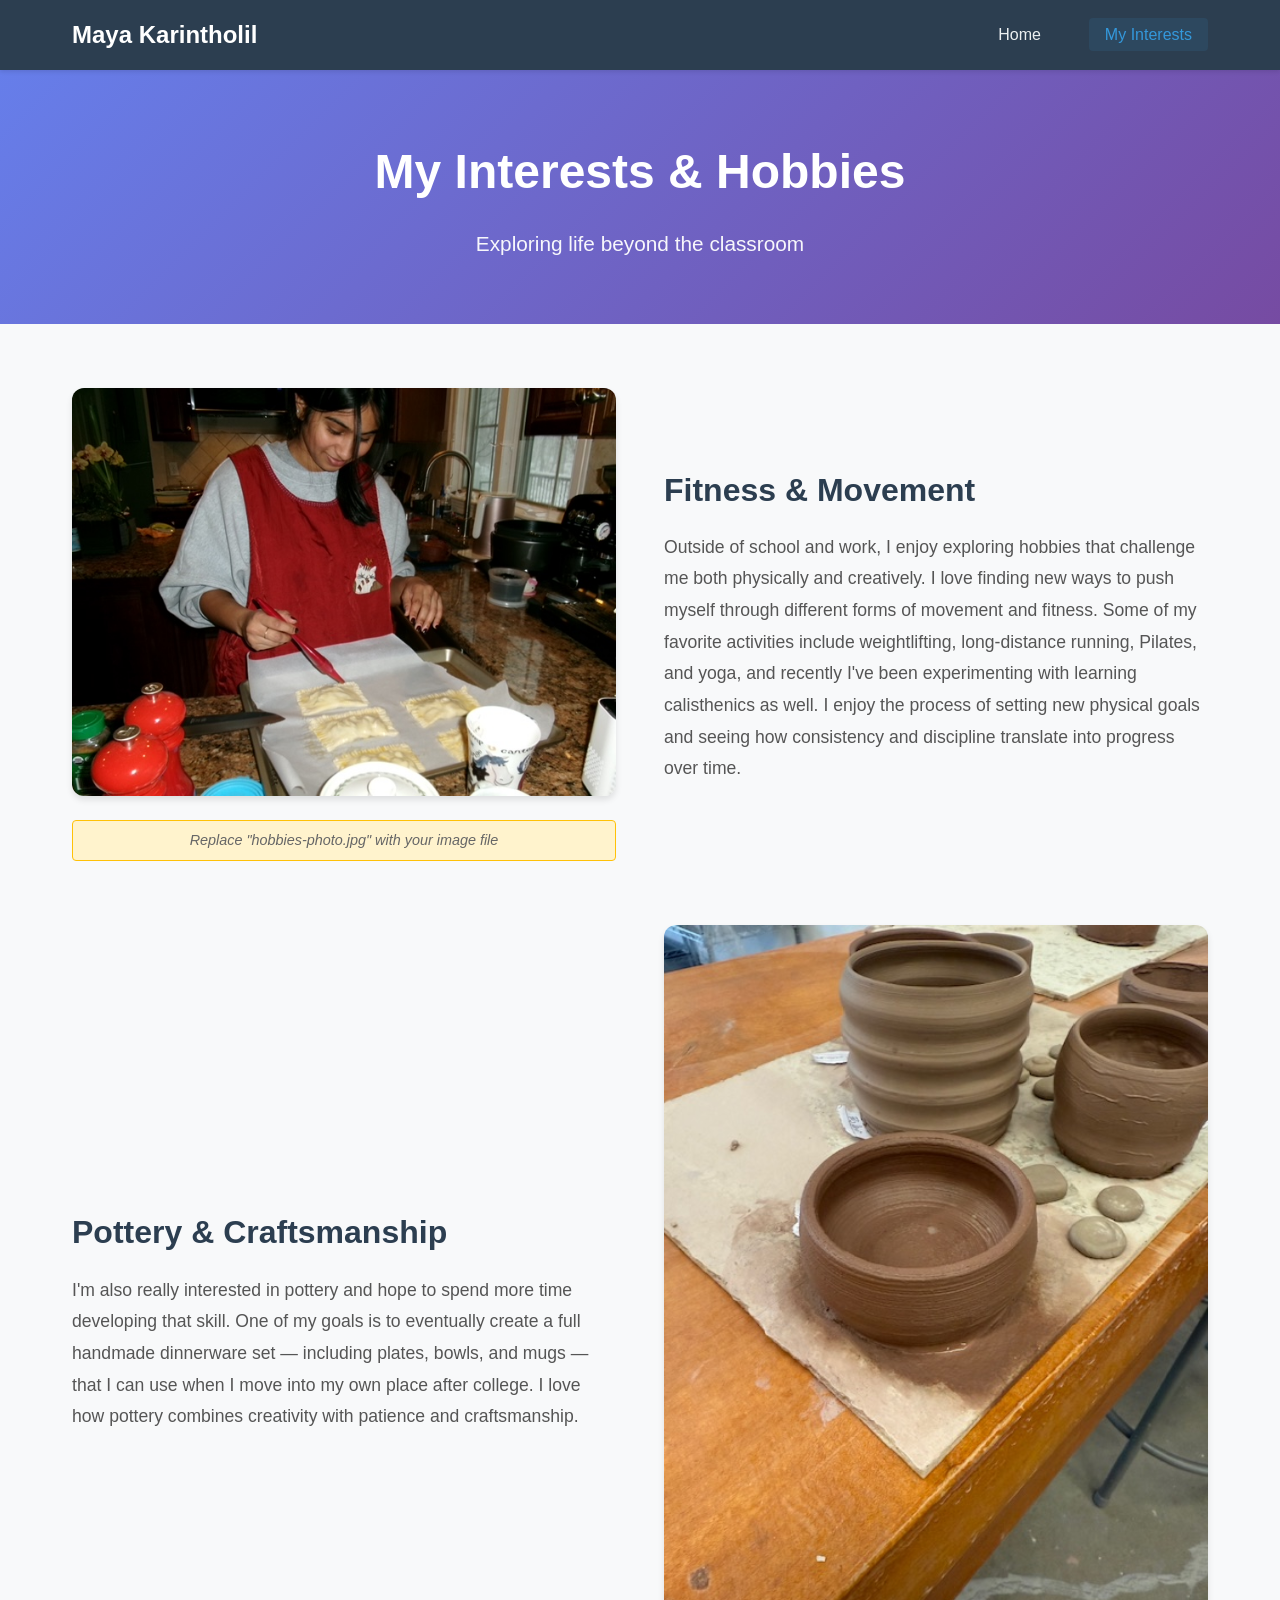
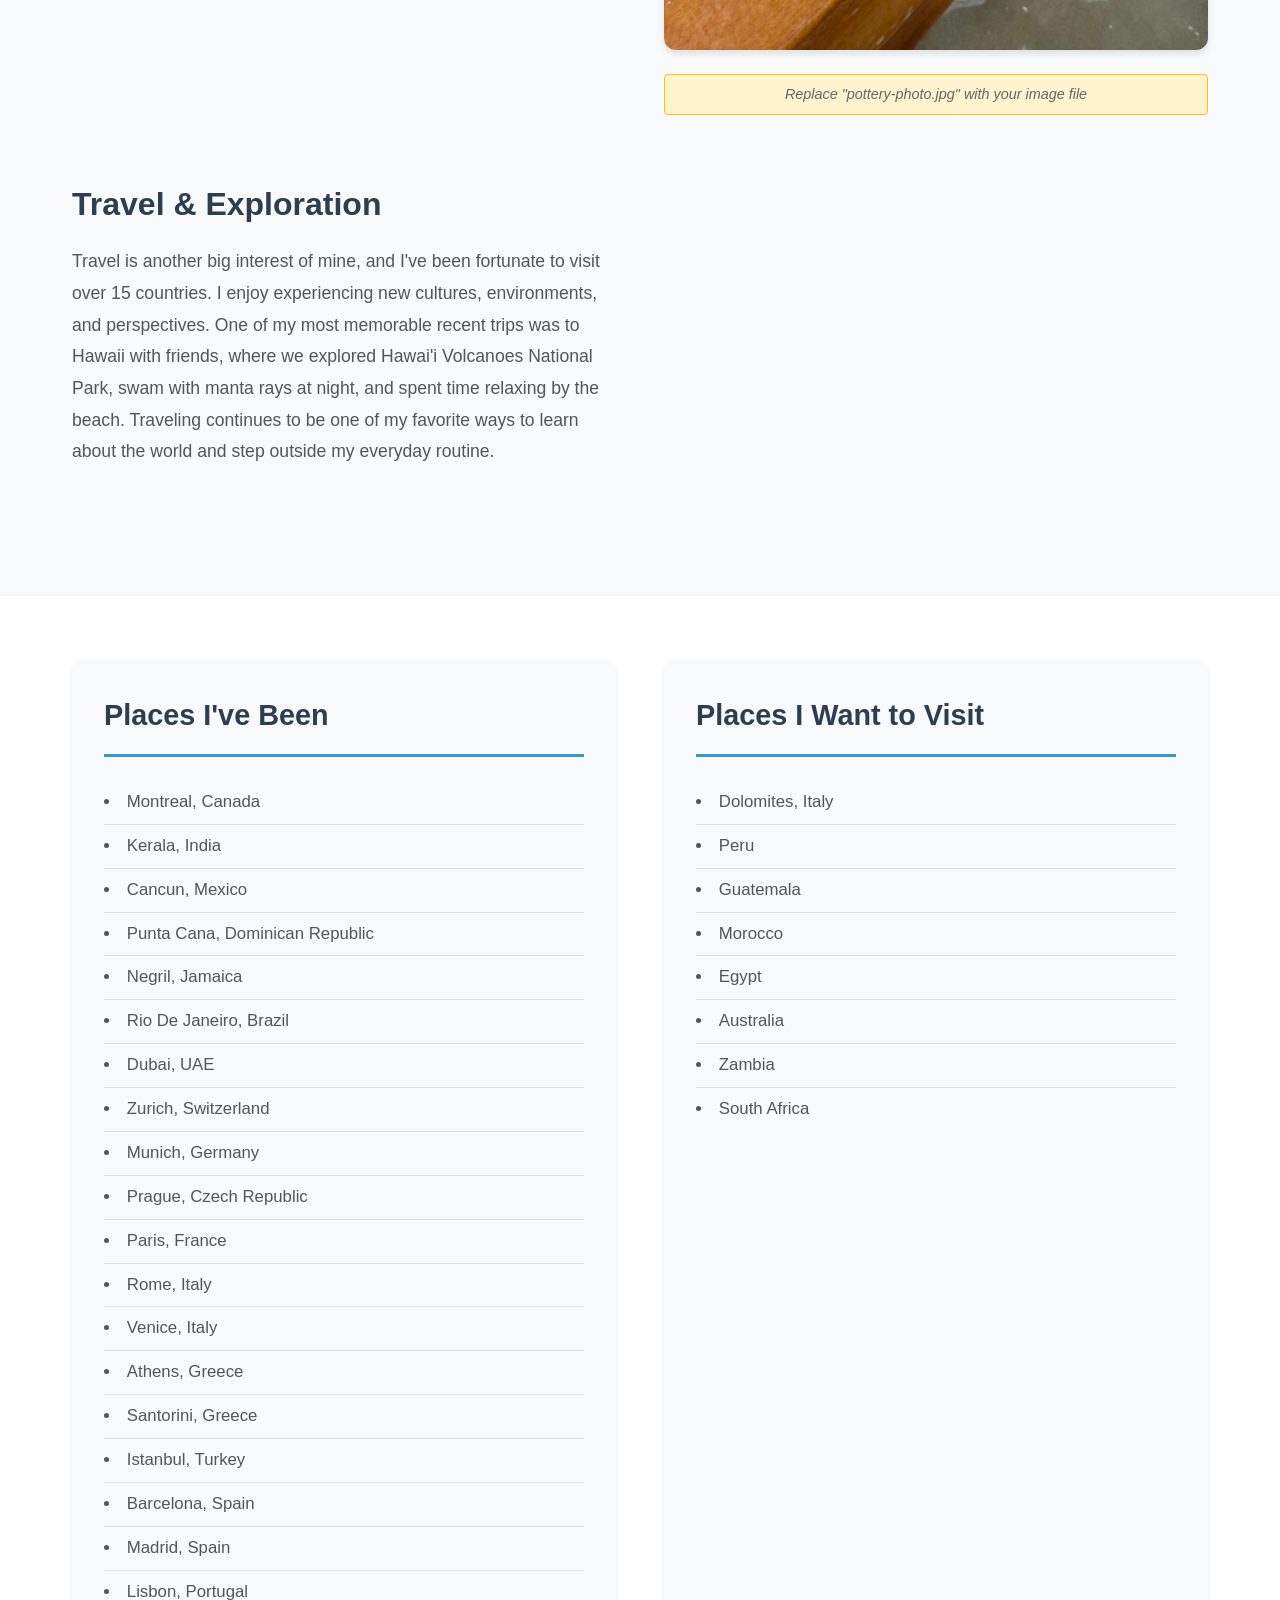
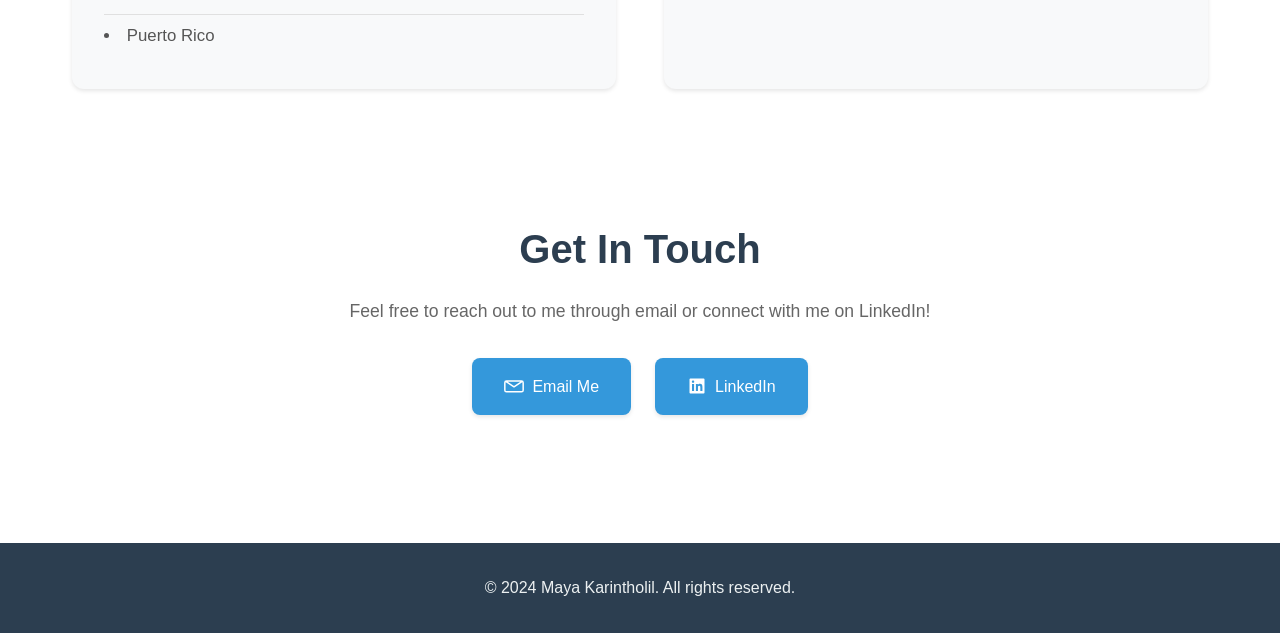
==== interests.html @ f5f470fd "Add files via upload" ====
<!DOCTYPE html>
<html lang="en">
<head>
    <meta charset="UTF-8">
    <meta name="viewport" content="width=device-width, initial-scale=1.0">
    <title>My Interests - Maya Karintholil</title>
    <link rel="stylesheet" href="styles.css">
</head>
<body>
    <nav>
        <div class="nav-container">
            <h1 class="nav-logo">Maya Karintholil</h1>
            <ul class="nav-links">
                <li><a href="index.html">Home</a></li>
                <li><a href="interests.html" class="active">My Interests</a></li>
            </ul>
        </div>
    </nav>

    <main>
        <section class="page-header">
            <div class="container">
                <h1>My Interests & Hobbies</h1>
                <p class="subtitle">Exploring life beyond the classroom</p>
            </div>
        </section>

        <section class="interests-content">
            <div class="container">
                <div class="interest-block">
                    <div class="interest-image">
                        <!-- Replace this placeholder with your own image -->
                        <img src="hobbies-photo.jpg" alt="My hobbies and interests">
                        <p class="image-note">Replace "hobbies-photo.jpg" with your image file</p>
                    </div>
                    <div class="interest-text">
                        <h3>Fitness & Movement</h3>
                        <p>Outside of school and work, I enjoy exploring hobbies that challenge me both physically and creatively. I love finding new ways to push myself through different forms of movement and fitness. Some of my favorite activities include weightlifting, long-distance running, Pilates, and yoga, and recently I've been experimenting with learning calisthenics as well. I enjoy the process of setting new physical goals and seeing how consistency and discipline translate into progress over time.</p>
                    </div>
                </div>

                <div class="interest-block reverse">
                    <div class="interest-text">
                        <h3>Pottery & Craftsmanship</h3>
                        <p>I'm also really interested in pottery and hope to spend more time developing that skill. One of my goals is to eventually create a full handmade dinnerware set — including plates, bowls, and mugs — that I can use when I move into my own place after college. I love how pottery combines creativity with patience and craftsmanship.</p>
                    </div>
                    <div class="interest-image">
                        <!-- Replace this placeholder with your own image -->
                        <img src="pottery-photo.jpg" alt="Pottery and craftsmanship">
                        <p class="image-note">Replace "pottery-photo.jpg" with your image file</p>
                    </div>
                </div>

                <div class="interest-block">
                    <div class="interest-text">
                        <h3>Travel & Exploration</h3>
                        <p>Travel is another big interest of mine, and I've been fortunate to visit over 15 countries. I enjoy experiencing new cultures, environments, and perspectives. One of my most memorable recent trips was to Hawaii with friends, where we explored Hawai'i Volcanoes National Park, swam with manta rays at night, and spent time relaxing by the beach. Traveling continues to be one of my favorite ways to learn about the world and step outside my everyday routine.</p>
                    </div>
                </div>
            </div>
        </section>

        <section class="travel-lists">
            <div class="container">
                <div class="lists-grid">
                    <div class="list-card">
                        <h3>Places I've Been</h3>
                        <ul>
                            <li>Montreal, Canada</li>
                            <li>Kerala, India</li>
                            <li>Cancun, Mexico</li>
                            <li>Punta Cana, Dominican Republic</li>
                            <li>Negril, Jamaica</li>
                            <li>Rio De Janeiro, Brazil</li>
                            <li>Dubai, UAE</li>
                            <li>Zurich, Switzerland</li>
                            <li>Munich, Germany</li>
                            <li>Prague, Czech Republic</li>
                            <li>Paris, France</li>
                            <li>Rome, Italy</li>
                            <li>Venice, Italy</li>
                            <li>Athens, Greece</li>
                            <li>Santorini, Greece</li>
                            <li>Istanbul, Turkey</li>
                            <li>Barcelona, Spain</li>
                            <li>Madrid, Spain</li>
                            <li>Lisbon, Portugal</li>
                            <li>Puerto Rico</li>
                        </ul>
                    </div>
                    <div class="list-card">
                        <h3>Places I Want to Visit</h3>
                        <ul>
                            <li>Dolomites, Italy</li>
                            <li>Peru</li>
                            <li>Guatemala</li>
                            <li>Morocco</li>
                            <li>Egypt</li>
                            <li>Australia</li>
                            <li>Zambia</li>
                            <li>South Africa</li>
                        </ul>
                    </div>
                </div>
            </div>
        </section>

        <section class="contact">
            <div class="container">
                <h2>Get In Touch</h2>
                <p>Feel free to reach out to me through email or connect with me on LinkedIn!</p>
                <div class="contact-links">
                    <a href="mailto:karintholil.m@northeastern.edu" class="contact-btn">
                        <svg width="20" height="20" viewBox="0 0 20 20" fill="none" xmlns="http://www.w3.org/2000/svg">
                            <path d="M2.5 5.83333L10 10.8333L17.5 5.83333M2.5 5H17.5C18.4167 5 19.1667 5.75 19.1667 6.66667V14.1667C19.1667 15.0833 18.4167 15.8333 17.5 15.8333H2.5C1.58333 15.8333 0.833333 15.0833 0.833333 14.1667V6.66667C0.833333 5.75 1.58333 5 2.5 5Z" stroke="currentColor" stroke-width="1.5" stroke-linecap="round" stroke-linejoin="round"/>
                        </svg>
                        Email Me
                    </a>
                    <a href="https://www.linkedin.com/in/maya-karintholil/" target="_blank" class="contact-btn">
                        <svg width="20" height="20" viewBox="0 0 20 20" fill="none" xmlns="http://www.w3.org/2000/svg">
                            <path d="M16.6667 2.5H3.33333C2.875 2.5 2.5 2.875 2.5 3.33333V16.6667C2.5 17.125 2.875 17.5 3.33333 17.5H16.6667C17.125 17.5 17.5 17.125 17.5 16.6667V3.33333C17.5 2.875 17.125 2.5 16.6667 2.5ZM7.08333 15H5V7.91667H7.08333V15ZM6.04167 6.95833C5.38333 6.95833 4.85 6.42083 4.85 5.76667C4.85 5.1125 5.38333 4.575 6.04167 4.575C6.69583 4.575 7.23333 5.1125 7.23333 5.76667C7.23333 6.42083 6.7 6.95833 6.04167 6.95833ZM15.4167 15H13.3375V11.575C13.3375 10.7917 13.3208 9.77917 12.2417 9.77917C11.1458 9.77917 10.975 10.6417 10.975 11.5167V15H8.9V7.91667H10.8917V8.83333H10.9208C11.2 8.3 11.9083 7.73333 12.9667 7.73333C15.0708 7.73333 15.4167 9.15833 15.4167 11.0083V15Z" fill="currentColor"/>
                        </svg>
                        LinkedIn
                    </a>
                </div>
            </div>
        </section>
    </main>

    <footer>
        <p>&copy; 2024 Maya Karintholil. All rights reserved.</p>
    </footer>
</body>
</html>
---- styles.css ----
/* Reset and Base Styles */
* {
    margin: 0;
    padding: 0;
    box-sizing: border-box;
}

body {
    font-family: -apple-system, BlinkMacSystemFont, 'Segoe UI', 'Roboto', 'Oxygen', 'Ubuntu', 'Cantarell', 'Fira Sans', 'Droid Sans', 'Helvetica Neue', sans-serif;
    line-height: 1.6;
    color: #333;
    background-color: #fff;
}

/* Navigation */
nav {
    background-color: #2c3e50;
    padding: 1rem 0;
    box-shadow: 0 2px 4px rgba(0,0,0,0.1);
    position: sticky;
    top: 0;
    z-index: 1000;
}

.nav-container {
    max-width: 1200px;
    margin: 0 auto;
    padding: 0 2rem;
    display: flex;
    justify-content: space-between;
    align-items: center;
}

.nav-logo {
    color: #fff;
    font-size: 1.5rem;
    font-weight: 600;
}

.nav-links {
    list-style: none;
    display: flex;
    gap: 2rem;
}

.nav-links a {
    color: #ecf0f1;
    text-decoration: none;
    font-weight: 500;
    transition: color 0.3s ease;
    padding: 0.5rem 1rem;
    border-radius: 4px;
}

.nav-links a:hover,
.nav-links a.active {
    color: #3498db;
    background-color: rgba(52, 152, 219, 0.1);
}

/* Hero Section */
.hero {
    background: linear-gradient(135deg, #667eea 0%, #764ba2 100%);
    color: white;
    padding: 6rem 2rem;
    text-align: center;
}

.hero-content h1 {
    font-size: 3rem;
    margin-bottom: 1rem;
    font-weight: 700;
}

.hero .subtitle {
    font-size: 1.5rem;
    opacity: 0.95;
    font-weight: 300;
}

/* Container */
.container {
    max-width: 1200px;
    margin: 0 auto;
    padding: 0 2rem;
}

/* About Section */
.about {
    padding: 4rem 0;
    background-color: #f8f9fa;
}

.about-grid {
    display: grid;
    grid-template-columns: 1fr 2fr;
    gap: 3rem;
    align-items: start;
}

.about-image {
    position: relative;
}

.about-image img {
    width: 100%;
    border-radius: 12px;
    box-shadow: 0 4px 6px rgba(0,0,0,0.1);
}

.image-note {
    margin-top: 1rem;
    font-size: 0.9rem;
    color: #666;
    font-style: italic;
    text-align: center;
    background-color: #fff3cd;
    padding: 0.5rem;
    border-radius: 4px;
    border: 1px solid #ffc107;
}

.about-text h2 {
    font-size: 2.5rem;
    margin-bottom: 1.5rem;
    color: #2c3e50;
}

.about-text p {
    margin-bottom: 1.5rem;
    font-size: 1.1rem;
    line-height: 1.8;
    color: #555;
}

/* Contact Section */
.contact {
    padding: 4rem 0;
    text-align: center;
    background-color: #fff;
}

.contact h2 {
    font-size: 2.5rem;
    margin-bottom: 1rem;
    color: #2c3e50;
}

.contact p {
    font-size: 1.1rem;
    color: #666;
    margin-bottom: 2rem;
}

.contact-links {
    display: flex;
    gap: 1.5rem;
    justify-content: center;
    flex-wrap: wrap;
}

.contact-btn {
    display: inline-flex;
    align-items: center;
    gap: 0.5rem;
    padding: 1rem 2rem;
    background-color: #3498db;
    color: white;
    text-decoration: none;
    border-radius: 8px;
    font-weight: 500;
    transition: all 0.3s ease;
    box-shadow: 0 2px 4px rgba(0,0,0,0.1);
}

.contact-btn:hover {
    background-color: #2980b9;
    transform: translateY(-2px);
    box-shadow: 0 4px 8px rgba(0,0,0,0.15);
}

/* Footer */
footer {
    background-color: #2c3e50;
    color: #ecf0f1;
    text-align: center;
    padding: 2rem 0;
    margin-top: 4rem;
}

/* Interests Page Styles */
.page-header {
    background: linear-gradient(135deg, #667eea 0%, #764ba2 100%);
    color: white;
    padding: 4rem 2rem;
    text-align: center;
}

.page-header h1 {
    font-size: 3rem;
    margin-bottom: 1rem;
    font-weight: 700;
}

.page-header .subtitle {
    font-size: 1.3rem;
    opacity: 0.95;
}

.interests-content {
    padding: 4rem 0;
    background-color: #f8f9fa;
}

.interest-block {
    display: grid;
    grid-template-columns: 1fr 1fr;
    gap: 3rem;
    margin-bottom: 4rem;
    align-items: center;
}

.interest-block.reverse {
    grid-template-columns: 1fr 1fr;
}

.interest-block.reverse .interest-text {
    order: 1;
}

.interest-block.reverse .interest-image {
    order: 2;
}

.interest-text h3 {
    font-size: 2rem;
    color: #2c3e50;
    margin-bottom: 1rem;
}

.interest-text p {
    font-size: 1.1rem;
    line-height: 1.8;
    color: #555;
}

.interest-image img {
    width: 100%;
    border-radius: 12px;
    box-shadow: 0 4px 6px rgba(0,0,0,0.1);
}

/* Travel Lists Section */
.travel-lists {
    padding: 4rem 0;
    background-color: #fff;
}

.lists-grid {
    display: grid;
    grid-template-columns: 1fr 1fr;
    gap: 3rem;
}

.list-card {
    background-color: #f8f9fa;
    padding: 2rem;
    border-radius: 12px;
    box-shadow: 0 2px 4px rgba(0,0,0,0.1);
}

.list-card h3 {
    font-size: 1.8rem;
    color: #2c3e50;
    margin-bottom: 1.5rem;
    padding-bottom: 1rem;
    border-bottom: 3px solid #3498db;
}

.list-card ul {
    list-style-position: inside;
}

.list-card li {
    padding: 0.5rem 0;
    font-size: 1.05rem;
    color: #555;
    border-bottom: 1px solid #e0e0e0;
}

.list-card li:last-child {
    border-bottom: none;
}

/* Responsive Design */
@media (max-width: 768px) {
    .nav-container {
        flex-direction: column;
        gap: 1rem;
    }
    
    .nav-links {
        gap: 1rem;
    }
    
    .hero-content h1 {
        font-size: 2rem;
    }
    
    .hero .subtitle {
        font-size: 1.2rem;
    }
    
    .about-grid,
    .interest-block,
    .interest-block.reverse,
    .lists-grid {
        grid-template-columns: 1fr;
    }
    
    .interest-block.reverse .interest-text,
    .interest-block.reverse .interest-image {
        order: initial;
    }
    
    .page-header h1 {
        font-size: 2rem;
    }
    
    .about-text h2,
    .contact h2 {
        font-size: 2rem;
    }
}
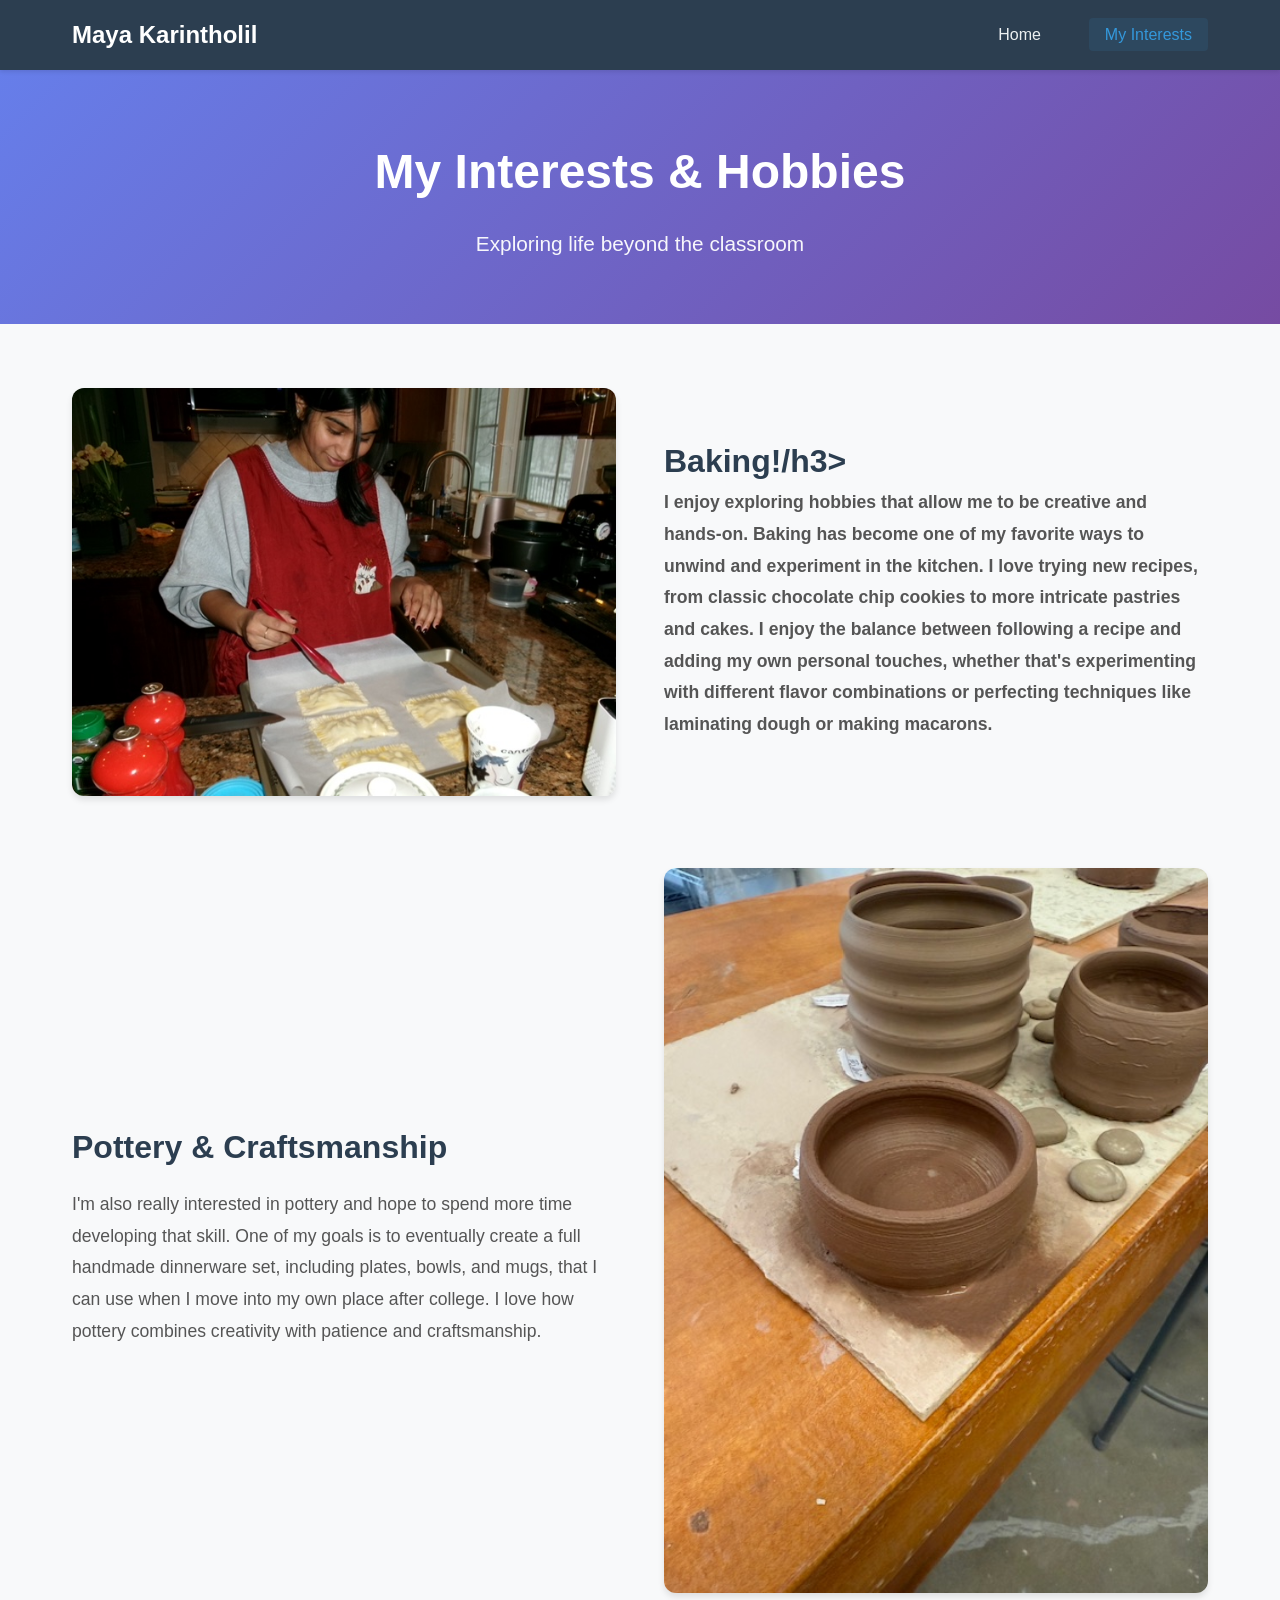
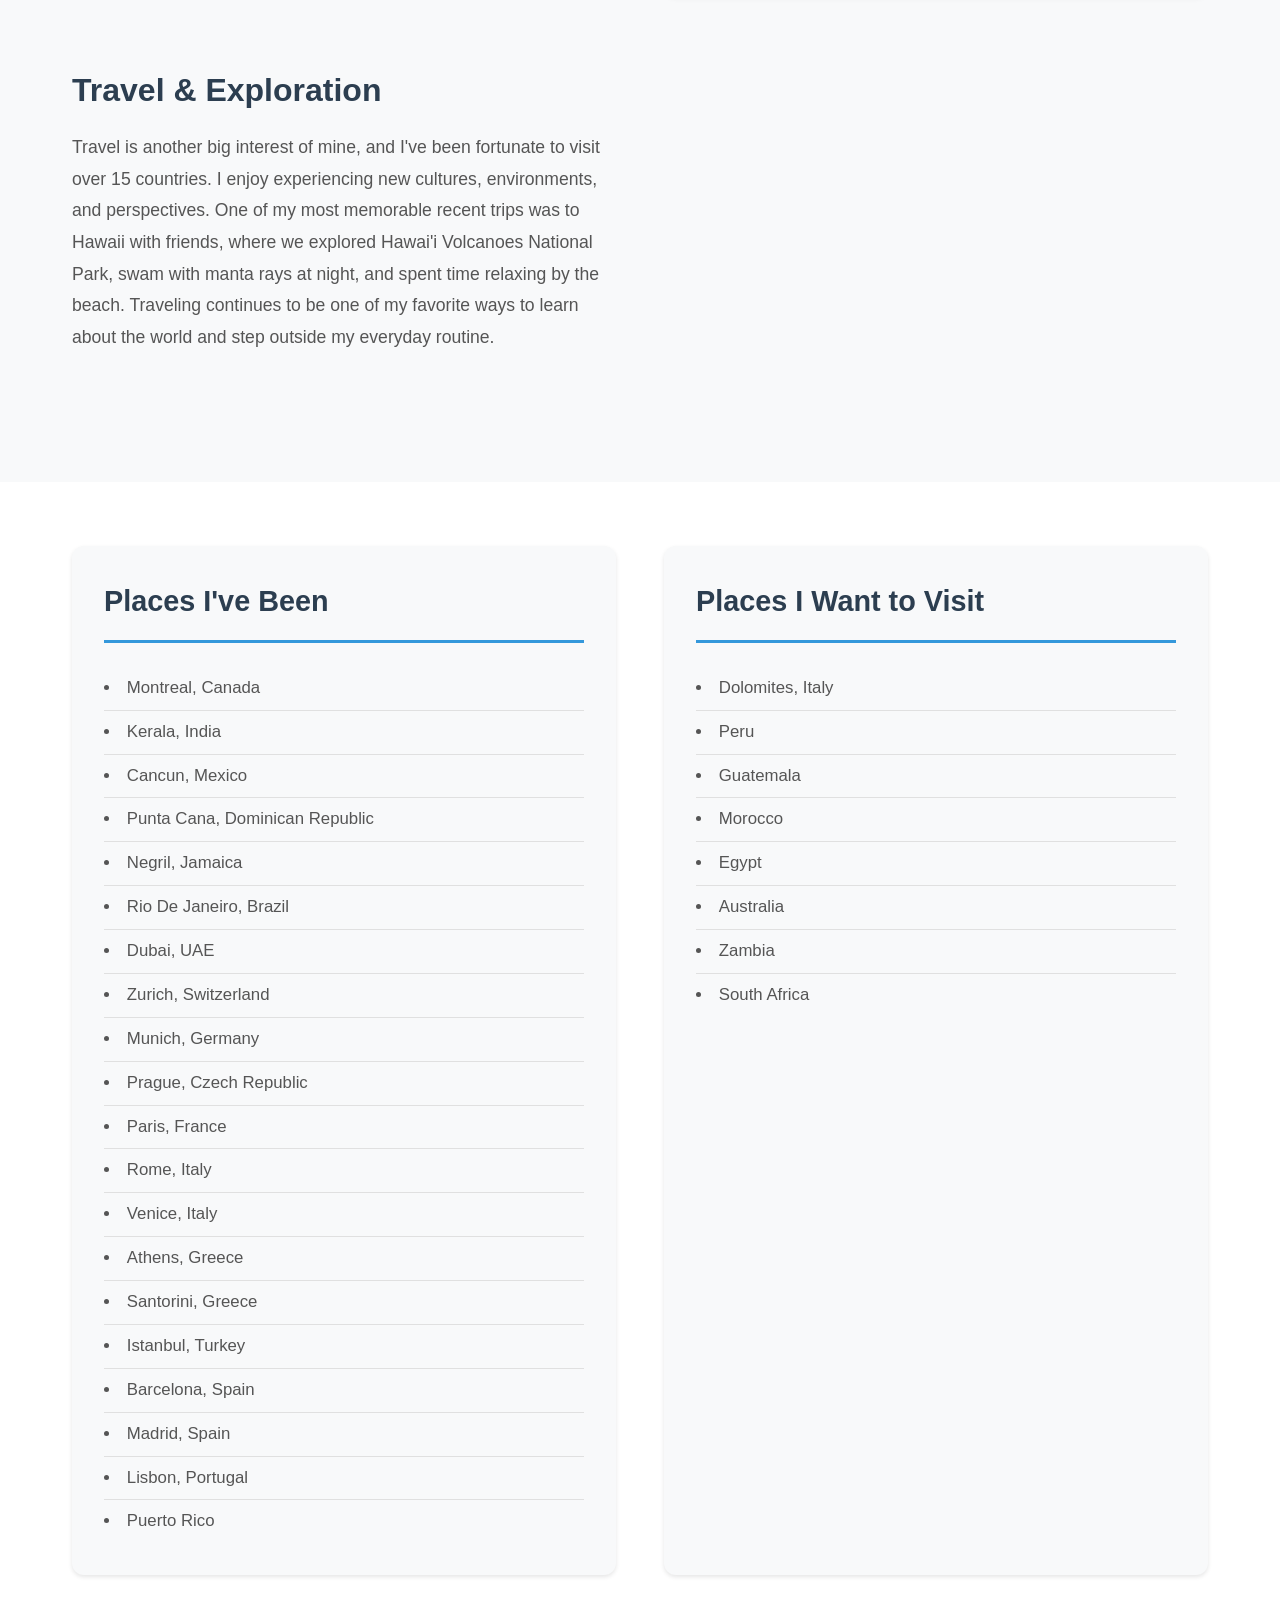
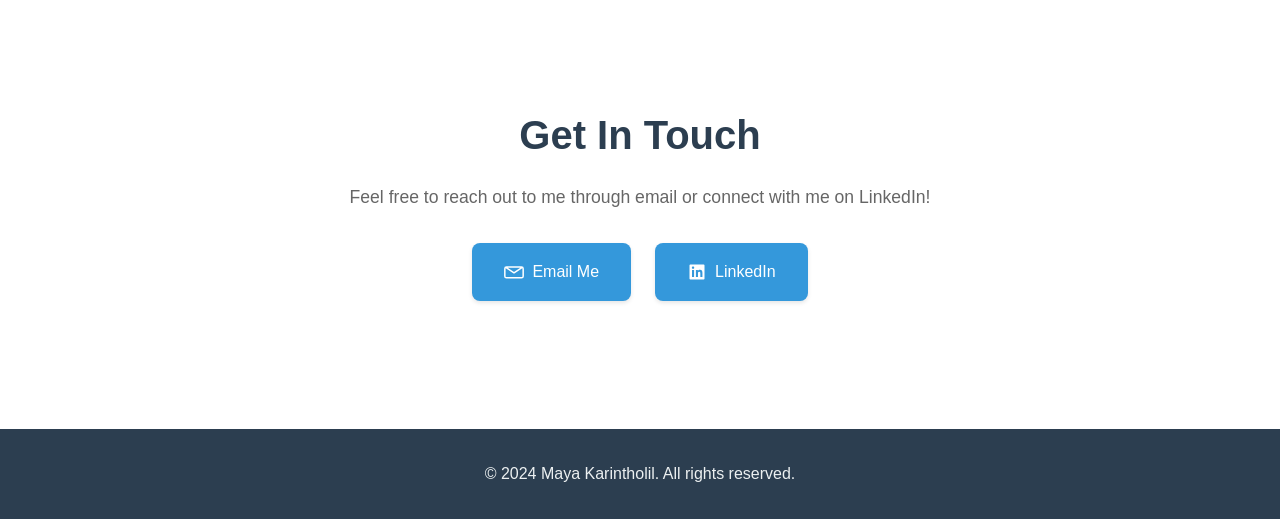
==== commit c52b30f2: "Add files via upload" ====
--- a/interests.html
+++ b/interests.html
@@ -29,25 +29,21 @@
             <div class="container">
                 <div class="interest-block">
                     <div class="interest-image">
-                        <!-- Replace this placeholder with your own image -->
                         <img src="hobbies-photo.jpg" alt="My hobbies and interests">
-                        <p class="image-note">Replace "hobbies-photo.jpg" with your image file</p>
                     </div>
                     <div class="interest-text">
-                        <h3>Fitness & Movement</h3>
-                        <p>Outside of school and work, I enjoy exploring hobbies that challenge me both physically and creatively. I love finding new ways to push myself through different forms of movement and fitness. Some of my favorite activities include weightlifting, long-distance running, Pilates, and yoga, and recently I've been experimenting with learning calisthenics as well. I enjoy the process of setting new physical goals and seeing how consistency and discipline translate into progress over time.</p>
+                        <h3>Baking!/h3>
+                        <p> I enjoy exploring hobbies that allow me to be creative and hands-on. Baking has become one of my favorite ways to unwind and experiment in the kitchen. I love trying new recipes, from classic chocolate chip cookies to more intricate pastries and cakes. I enjoy the balance between following a recipe and adding my own personal touches, whether that's experimenting with different flavor combinations or perfecting techniques like laminating dough or making macarons.</p>
                     </div>
                 </div>
 
                 <div class="interest-block reverse">
                     <div class="interest-text">
                         <h3>Pottery & Craftsmanship</h3>
-                        <p>I'm also really interested in pottery and hope to spend more time developing that skill. One of my goals is to eventually create a full handmade dinnerware set — including plates, bowls, and mugs — that I can use when I move into my own place after college. I love how pottery combines creativity with patience and craftsmanship.</p>
+                        <p>I'm also really interested in pottery and hope to spend more time developing that skill. One of my goals is to eventually create a full handmade dinnerware set, including plates, bowls, and mugs, that I can use when I move into my own place after college. I love how pottery combines creativity with patience and craftsmanship.</p>
                     </div>
                     <div class="interest-image">
-                        <!-- Replace this placeholder with your own image -->
                         <img src="pottery-photo.jpg" alt="Pottery and craftsmanship">
-                        <p class="image-note">Replace "pottery-photo.jpg" with your image file</p>
                     </div>
                 </div>
 
